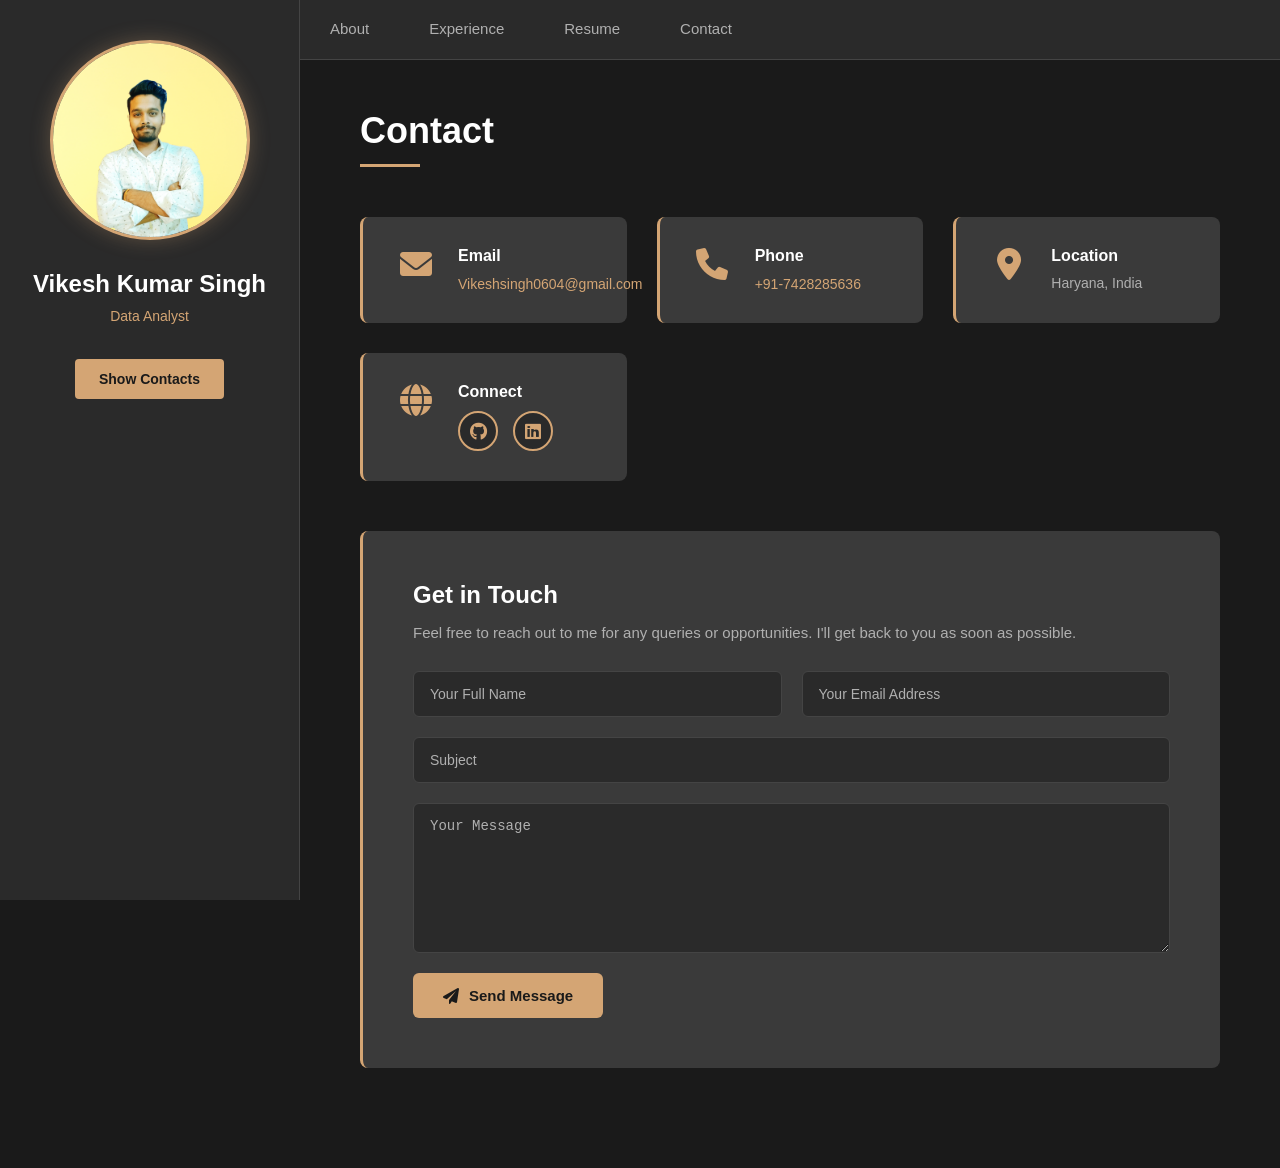
==== contact.html @ f9ff1b4a "testing complted" ====
<!DOCTYPE html>
<html lang="en">
<head>
    <meta charset="UTF-8">
    <meta name="viewport" content="width=device-width, initial-scale=1.0">
    <title>Contact - Vikesh Kumar Singh</title>
    <link rel="stylesheet" href="css/styles.css">
    <link rel="stylesheet" href="css/contact.css">
    <link rel="stylesheet" href="https://cdnjs.cloudflare.com/ajax/libs/font-awesome/6.0.0/css/all.min.css">
</head>
<body>
    <main class="main-container">
        <!-- Sidebar -->
        <aside class="sidebar">
            <div class="sidebar-content">
                <figure class="profile-img">
                    <img src="assets/images/profile.png" alt="Vikesh Kumar Singh">
                </figure>
                <div class="profile-info">
                    <h1>Vikesh Kumar Singh</h1>
                    <p>Data Analyst</p>
                </div>
                <button class="btn-contacts" id="showContactsBtn">Show Contacts</button>
                <div class="contacts-hidden" id="contactsBox">
                    <p><strong>Email:</strong> <a href="mailto:Vikeshsingh0604@gmail.com">Vikeshsingh0604@gmail.com</a></p>
                    <p><strong>Phone:</strong> <a href="tel:+917428285636">+91-7428285636</a></p>
                    <p><a href="https://github.com/vikeshsingh0604" target="_blank"><i class="fab fa-github"></i> GitHub</a></p>
                    <p><a href="https://www.linkedin.com/in/singhvikesh0604/" target="_blank"><i class="fab fa-linkedin"></i> LinkedIn</a></p>
                </div>
            </div>
        </aside>

        <!-- Main Content -->
        <div class="main-content">
            <!-- Navigation -->
            <nav class="navbar">
                <ul class="nav-list">
                    <li><a href="index.html" class="nav-link">About</a></li>
                    <li><a href="index.html" class="nav-link">Experience</a></li>
                    <li><a href="index.html" class="nav-link">Resume</a></li>
                    <li><a href="contact.html" class="nav-link active">Contact</a></li>
                </ul>
            </nav>

            <!-- Contact Section -->
            <article class="content-section active">
                <h2>Contact</h2>
                
                <!-- Contact Info -->
                <div class="contact-info-section">
                    <div class="info-card">
                        <div class="info-icon">
                            <i class="fas fa-envelope"></i>
                        </div>
                        <div class="info-content">
                            <h4>Email</h4>
                            <a href="mailto:Vikeshsingh0604@gmail.com">Vikeshsingh0604@gmail.com</a>
                        </div>
                    </div>

                    <div class="info-card">
                        <div class="info-icon">
                            <i class="fas fa-phone"></i>
                        </div>
                        <div class="info-content">
                            <h4>Phone</h4>
                            <a href="tel:+917428285636">+91-7428285636</a>
                        </div>
                    </div>

                    <div class="info-card">
                        <div class="info-icon">
                            <i class="fas fa-map-marker-alt"></i>
                        </div>
                        <div class="info-content">
                            <h4>Location</h4>
                            <p>Haryana, India</p>
                        </div>
                    </div>

                    <div class="info-card">
                        <div class="info-icon">
                            <i class="fas fa-globe"></i>
                        </div>
                        <div class="info-content">
                            <h4>Connect</h4>
                            <div class="social-links">
                                <a href="https://github.com/vikeshsingh0604" target="_blank" title="GitHub"><i class="fab fa-github"></i></a>
                                <a href="https://www.linkedin.com/in/singhvikesh0604/" target="_blank" title="LinkedIn"><i class="fab fa-linkedin"></i></a>
                            </div>
                        </div>
                    </div>
                </div>

                <!-- Contact Form -->
                <div class="contact-form-section">
                    <h3>Get in Touch</h3>
                    <p>Feel free to reach out to me for any queries or opportunities. I'll get back to you as soon as possible.</p>
                    

                <form id="contactForm" class="contact-form" action="https://formsubmit.co/vikeshsingh0604@gmail.com" method="POST">
                   
                    <!-- 1. Wapas portfolio par aane ke liye Redirect URL -->
                    <input type="hidden" name="_next" value="https://vikeshsingh0604.github.io/Port_folio/index.html">
    
                    <!-- 2. Captcha verification hatane ke liye (Optional par smooth experience ke liye best) -->
                    <input type="hidden" name="_captcha" value="false">

                    <div class="form-group">
                        <input type="text" name="name" placeholder="Your Full Name" required id="fullName">
                        <input type="email" name="email" placeholder="Your Email Address" required id="email">
                    </div>

                    <div class="form-group">
                        <input type="text" name="subject" placeholder="Subject" required id="subject">
                    </div>

                    <div class="form-group">
                        <textarea name="message" placeholder="Your Message" rows="6" required id="message"></textarea>
                    </div>

                    <button type="submit" class="btn-submit">
                        <i class="fas fa-paper-plane"></i> Send Message
                    </button>
                </form>

                    <!-- <form id="contactForm" class="contact-form">
                        <div class="form-group">
                            <input type="text" placeholder="Your Full Name" required id="fullName">
                            <input type="email" placeholder="Your Email Address" required id="email">
                        </div>

                        <div class="form-group">
                            <input type="text" placeholder="Subject" required id="subject">
                        </div>

                        <div class="form-group">
                            <textarea placeholder="Your Message" rows="6" required id="message"></textarea>
                        </div>

                        <button type="submit" class="btn-submit">
                            <i class="fas fa-paper-plane"></i> Send Message
                        </button>
                    </form> -->

                    <div id="formMessage" class="form-message"></div>
                </div>
            </article>
        </div>
    </main>

    <script src="js/script.js"></script>
    <script src="js/contact.js"></script>
</body>
</html>
---- css/styles.css ----
/* Root Variables */
:root {
    --primary-bg: #1a1a1a;
    --secondary-bg: #2a2a2a;
    --tertiary-bg: #3a3a3a;
    --accent-gold: #d4a574;
    --accent-gold-light: #e8bfa0;
    --text-primary: #ffffff;
    --text-secondary: #b0b0b0;
    --border-color: #444;
    --transition: all 0.3s ease;
}

/* General Styles */
* {
    margin: 0;
    padding: 0;
    box-sizing: border-box;
}

body {
    font-family: 'Segoe UI', Tahoma, Geneva, Verdana, sans-serif;
    background-color: var(--primary-bg);
    color: var(--text-primary);
    overflow-x: hidden;
}

/* Main Container */
.main-container {
    display: flex;
    min-height: 100vh;
}

/* Sidebar */
.sidebar {
    width: 300px;
    background-color: var(--secondary-bg);
    padding: 40px 20px;
    position: sticky;
    top: 0;
    height: 100vh;
    overflow-y: auto;
    border-right: 1px solid var(--border-color);
}

.sidebar-content {
    text-align: center;
}

.profile-img {
    width: 200px;
    height: 200px;
    margin: 0 auto 30px;
    border-radius: 50%;
    overflow: hidden;
    border: 3px solid var(--accent-gold);
    box-shadow: 0 0 20px rgba(212, 165, 116, 0.3);
}

.profile-img img {
    width: 100%;
    height: 100%;
    object-fit: cover;
}

.profile-info h1 {
    font-size: 24px;
    margin-bottom: 10px;
    color: var(--text-primary);
}

.profile-info p {
    color: var(--accent-gold);
    font-size: 14px;
    margin: 5px 0;
}

/* Buttons */
.btn-contacts {
    background-color: var(--accent-gold);
    color: #1a1a1a;
    border: none;
    padding: 12px 24px;
    margin: 30px 0 20px;
    border-radius: 4px;
    cursor: pointer;
    font-weight: 600;
    font-size: 14px;
    transition: var(--transition);
}

.btn-contacts:hover {
    background-color: var(--accent-gold-light);
    transform: translateY(-2px);
    box-shadow: 0 5px 15px rgba(212, 165, 116, 0.3);
}

.contacts-hidden {
    display: none;
    background-color: var(--tertiary-bg);
    padding: 20px;
    border-radius: 8px;
    margin-top: 20px;
    border-left: 3px solid var(--accent-gold);
}

.contacts-hidden.show {
    display: block;
    animation: slideDown 0.3s ease;
}

.contacts-hidden p {
    margin: 12px 0;
    font-size: 13px;
    line-height: 1.6;
}

.contacts-hidden a {
    color: var(--accent-gold);
    text-decoration: none;
    transition: var(--transition);
}

.contacts-hidden a:hover {
    color: var(--accent-gold-light);
    text-decoration: underline;
}

/* Main Content */
.main-content {
    flex: 1;
    padding: 0;
}

/* Navbar */
.navbar {
    background-color: var(--secondary-bg);
    padding: 0;
    border-bottom: 1px solid var(--border-color);
    position: sticky;
    top: 0;
    z-index: 100;
}

.nav-list {
    list-style: none;
    display: flex;
    flex-wrap: wrap;
}

.nav-btn,
.nav-link {
    background: none;
    border: none;
    color: var(--text-secondary);
    padding: 20px 30px;
    cursor: pointer;
    font-size: 15px;
    transition: var(--transition);
    border-bottom: 2px solid transparent;
    text-decoration: none;
    display: block;
}

.nav-btn:hover,
.nav-link:hover {
    color: var(--accent-gold);
    border-bottom-color: var(--accent-gold);
}

.nav-btn.active {
    color: var(--accent-gold);
    border-bottom-color: var(--accent-gold);
}

/* Content Sections */
.content-section {
    display: none;
    padding: 50px 60px;
    animation: fadeIn 0.5s ease;
}

.content-section.active {
    display: block;
}

.content-section h2 {
    font-size: 36px;
    margin-bottom: 40px;
    color: var(--text-primary);
    position: relative;
    padding-bottom: 15px;
}

.content-section h2::after {
    content: '';
    position: absolute;
    bottom: 0;
    left: 0;
    width: 60px;
    height: 3px;
    background-color: var(--accent-gold);
}

/* Section Content */
.section-content {
    margin-bottom: 50px;
}

.section-content p {
    font-size: 15px;
    line-height: 1.8;
    color: var(--text-secondary);
    margin-bottom: 20px;
}

/* What I'm Doing Section */
.what-doing {
    margin: 60px 0;
}

.what-doing h3 {
    font-size: 24px;
    margin-bottom: 30px;
    color: var(--text-primary);
}

.skills-grid {
    list-style: none;
    display: grid;
    grid-template-columns: repeat(auto-fit, minmax(250px, 1fr));
    gap: 30px;
}

.skill-card {
    background-color: var(--tertiary-bg);
    padding: 30px;
    border-radius: 8px;
    border-left: 3px solid var(--accent-gold);
    transition: var(--transition);
    cursor: pointer;
    display: flex;
    gap: 20px;
}

.skill-card:hover {
    transform: translateY(-5px);
    background-color: rgba(212, 165, 116, 0.1);
    box-shadow: 0 10px 30px rgba(212, 165, 116, 0.2);
}

.skill-icon {
    font-size: 32px;
    color: var(--accent-gold);
    min-width: 50px;
    text-align: center;
}

.skill-info h4 {
    font-size: 16px;
    margin-bottom: 10px;
    color: var(--text-primary);
}

.skill-info p {
    font-size: 13px;
    line-height: 1.6;
    color: var(--text-secondary);
}

/* Education Section */
.education-section {
    margin: 60px 0;
}

.education-section h3 {
    font-size: 24px;
    margin-bottom: 30px;
    color: var(--text-primary);
}

.education-list {
    list-style: none;
}

.education-item {
    display: flex;
    gap: 20px;
    margin-bottom: 30px;
    padding: 20px;
    background-color: var(--tertiary-bg);
    border-radius: 8px;
    border-left: 3px solid var(--accent-gold);
}

.edu-icon {
    font-size: 28px;
    color: var(--accent-gold);
    min-width: 40px;
}

.edu-info h4 {
    font-size: 16px;
    margin-bottom: 8px;
    color: var(--text-primary);
}

.edu-info p {
    font-size: 13px;
    color: var(--text-secondary);
    margin: 4px 0;
}

/* Skills Section */
.skills-section {
    margin: 60px 0;
}

.skills-section h3 {
    font-size: 24px;
    margin-bottom: 30px;
    color: var(--text-primary);
}

.skills-list {
    display: flex;
    flex-wrap: wrap;
    gap: 15px;
}

.skill-tag {
    background-color: var(--tertiary-bg);
    color: var(--accent-gold);
    padding: 10px 16px;
    border-radius: 20px;
    font-size: 13px;
    border: 1px solid var(--accent-gold);
    transition: var(--transition);
    cursor: pointer;
}

.skill-tag:hover {
    background-color: var(--accent-gold);
    color: var(--primary-bg);
}

/* Experience Section */
.experience-content {
    margin: 30px 0;
}

.experience-list {
    list-style: none;
}

.experience-item {
    background-color: var(--tertiary-bg);
    padding: 30px;
    margin-bottom: 30px;
    border-radius: 8px;
    border-left: 3px solid var(--accent-gold);
}

.experience-header h4 {
    font-size: 20px;
    margin-bottom: 10px;
    color: var(--text-primary);
}

.experience-header p {
    color: var(--accent-gold);
    font-size: 14px;
    margin: 5px 0;
}

.experience-details {
    margin-top: 20px;
}

.experience-details p {
    color: var(--text-secondary);
    font-size: 14px;
    margin-bottom: 15px;
}

.experience-details ul {
    list-style: none;
    padding-left: 0;
}

.experience-details li {
    color: var(--text-secondary);
    font-size: 14px;
    line-height: 1.8;
    margin: 10px 0 10px 20px;
    position: relative;
    padding-left: 15px;
}

.experience-details li::before {
    content: '▪';
    position: absolute;
    left: 0;
    color: var(--accent-gold);
}

/* Tools Section */
.tools-section {
    margin: 60px 0;
}

.tools-section h3 {
    font-size: 24px;
    margin-bottom: 30px;
    color: var(--text-primary);
}

.tools-grid {
    display: grid;
    grid-template-columns: repeat(auto-fit, minmax(220px, 1fr));
    gap: 20px;
}

.tool-item {
    background-color: var(--tertiary-bg);
    padding: 20px;
    border-radius: 8px;
    border-left: 3px solid var(--accent-gold);
}

.tool-item h5 {
    color: var(--accent-gold);
    margin-bottom: 10px;
    font-size: 14px;
    font-weight: 600;
}

.tool-item p {
    color: var(--text-secondary);
    font-size: 13px;
    line-height: 1.6;
}

/* Resume Section */
.resume-content {
    margin: 30px 0;
}

.resume-section {
    margin-bottom: 40px;
}

.resume-section h3 {
    font-size: 18px;
    margin-bottom: 20px;
    color: var(--accent-gold);
    border-bottom: 2px solid var(--tertiary-bg);
    padding-bottom: 10px;
}

.resume-section p {
    color: var(--text-secondary);
    font-size: 14px;
    line-height: 1.8;
    margin-bottom: 10px;
}

.resume-list {
    list-style: none;
}

.resume-list li {
    background-color: var(--tertiary-bg);
    padding: 20px;
    margin-bottom: 15px;
    border-radius: 6px;
    border-left: 3px solid var(--accent-gold);
}

.resume-list li strong {
    color: var(--text-primary);
    font-size: 15px;
}

.resume-list li p {
    color: var(--text-secondary);
    font-size: 13px;
    margin-top: 5px;
}

.resume-list li ul {
    list-style: none;
    margin-left: 0;
}

.resume-list li ul li {
    background: none;
    padding: 5px 0;
    border: none;
    margin-bottom: 8px;
}

.resume-list li ul li::before {
    content: '→ ';
    color: var(--accent-gold);
    margin-right: 8px;
}

.resume-download {
    margin-top: 40px;
    text-align: center;
}

.btn-download {
    display: inline-block;
    background-color: var(--accent-gold);
    color: #1a1a1a;
    padding: 14px 30px;
    border-radius: 6px;
    text-decoration: none;
    font-weight: 600;
    transition: var(--transition);
    cursor: pointer;
    gap: 10px;
}

.btn-download:hover {
    background-color: var(--accent-gold-light);
    transform: translateY(-2px);
    box-shadow: 0 5px 15px rgba(212, 165, 116, 0.3);
}

.btn-download i {
    margin-right: 8px;
}

/* Animations */
@keyframes fadeIn {
    from {
        opacity: 0;
        transform: translateY(10px);
    }
    to {
        opacity: 1;
        transform: translateY(0);
    }
}

@keyframes slideDown {
    from {
        opacity: 0;
        max-height: 0;
    }
    to {
        opacity: 1;
        max-height: 500px;
    }
}

/* Responsive Design */
@media (max-width: 1024px) {
    .main-container {
        flex-direction: column;
    }

    .sidebar {
        width: 100%;
        height: auto;
        padding: 30px 20px;
        border-right: none;
        border-bottom: 1px solid var(--border-color);
        position: relative;
        top: auto;
    }

    .profile-img {
        width: 150px;
        height: 150px;
    }

    .content-section {
        padding: 40px 30px;
    }

    .nav-list {
        justify-content: center;
    }

    .nav-btn,
    .nav-link {
        padding: 15px 20px;
    }
}

@media (max-width: 768px) {
    .content-section {
        padding: 30px 20px;
    }

    .content-section h2 {
        font-size: 28px;
    }

    .skills-grid {
        grid-template-columns: 1fr;
    }

    .tools-grid {
        grid-template-columns: 1fr;
    }

    .nav-list {
        flex-wrap: wrap;
    }
}

/* Embedded Resume Viewer Styles */
.resume-viewer {
    width: 100%;
    height: 80vh; 
    min-height: 600px;
    margin-top: 20px;
    background-color: var(--tertiary-bg);
    border-radius: 8px;
    padding: 10px;
    border-left: 3px solid var(--accent-gold);
}

.resume-viewer iframe {
    width: 100%;
    height: 100%;
    border: none;
    border-radius: 4px;
    background-color: #ffffff; 
}
---- css/contact.css ----
/* Contact Page Styles */

/* Contact Info Section */
.contact-info-section {
    display: grid;
    grid-template-columns: repeat(auto-fit, minmax(250px, 1fr));
    gap: 30px;
    margin: 50px 0;
}

.info-card {
    background-color: var(--tertiary-bg);
    padding: 30px;
    border-radius: 8px;
    border-left: 3px solid var(--accent-gold);
    display: flex;
    gap: 20px;
    align-items: flex-start;
    transition: var(--transition);
}

.info-card:hover {
    transform: translateY(-5px);
    box-shadow: 0 10px 30px rgba(212, 165, 116, 0.2);
}

.info-icon {
    font-size: 32px;
    color: var(--accent-gold);
    min-width: 45px;
    text-align: center;
}

.info-content h4 {
    font-size: 16px;
    margin-bottom: 10px;
    color: var(--text-primary);
}

.info-content a {
    color: var(--accent-gold);
    text-decoration: none;
    transition: var(--transition);
    font-size: 14px;
}

.info-content a:hover {
    color: var(--accent-gold-light);
    text-decoration: underline;
}

.info-content p {
    color: var(--text-secondary);
    font-size: 14px;
}

/* Social Links */
.social-links {
    display: flex;
    gap: 15px;
}

.social-links a {
    display: inline-flex;
    align-items: center;
    justify-content: center;
    width: 40px;
    height: 40px;
    background-color: var(--secondary-bg);
    border: 2px solid var(--accent-gold);
    border-radius: 50%;
    color: var(--accent-gold);
    font-size: 18px;
    transition: var(--transition);
}

.social-links a:hover {
    background-color: var(--accent-gold);
    color: var(--primary-bg);
    transform: translateY(-3px);
}

/* Contact Form Section */
.contact-form-section {
    background-color: var(--tertiary-bg);
    padding: 50px;
    border-radius: 8px;
    margin: 50px 0;
    border-left: 3px solid var(--accent-gold);
}

.contact-form-section h3 {
    font-size: 24px;
    margin-bottom: 15px;
    color: var(--text-primary);
}

.contact-form-section p {
    color: var(--text-secondary);
    margin-bottom: 30px;
    font-size: 15px;
}

/* Form Styles */
.contact-form {
    display: flex;
    flex-direction: column;
    gap: 20px;
}

.form-group {
    display: grid;
    grid-template-columns: repeat(auto-fit, minmax(250px, 1fr));
    gap: 20px;
}

.contact-form input,
.contact-form textarea {
    background-color: var(--secondary-bg);
    border: 1px solid var(--border-color);
    color: var(--text-primary);
    padding: 14px 16px;
    border-radius: 6px;
    font-family: inherit;
    font-size: 14px;
    transition: var(--transition);
}

.contact-form input::placeholder,
.contact-form textarea::placeholder {
    color: var(--text-secondary);
}

.contact-form input:focus,
.contact-form textarea:focus {
    outline: none;
    border-color: var(--accent-gold);
    box-shadow: 0 0 10px rgba(212, 165, 116, 0.2);
    background-color: rgba(212, 165, 116, 0.05);
}

.contact-form textarea {
    resize: vertical;
    min-height: 150px;
    font-family: 'Courier New', monospace;
}

/* Submit Button */
.btn-submit {
    background-color: var(--accent-gold);
    color: var(--primary-bg);
    border: none;
    padding: 14px 30px;
    border-radius: 6px;
    font-weight: 600;
    font-size: 15px;
    cursor: pointer;
    transition: var(--transition);
    display: inline-flex;
    align-items: center;
    justify-content: center;
    gap: 10px;
    width: fit-content;
}

.btn-submit:hover {
    background-color: var(--accent-gold-light);
    transform: translateY(-2px);
    box-shadow: 0 5px 15px rgba(212, 165, 116, 0.3);
}

.btn-submit:active {
    transform: translateY(0);
}

.btn-submit i {
    font-size: 16px;
}

/* Form Message */
.form-message {
    margin-top: 20px;
    padding: 16px;
    border-radius: 6px;
    font-weight: 500;
    display: none;
}

.form-message.success {
    background-color: rgba(76, 175, 80, 0.2);
    color: #4caf50;
    border: 1px solid #4caf50;
    display: block;
}

.form-message.error {
    background-color: rgba(244, 67, 54, 0.2);
    color: #f44336;
    border: 1px solid #f44336;
    display: block;
}

/* Responsive */
@media (max-width: 768px) {
    .contact-form-section {
        padding: 30px 20px;
    }

    .contact-info-section {
        grid-template-columns: 1fr;
        gap: 20px;
    }

    .form-group {
        grid-template-columns: 1fr;
    }
}
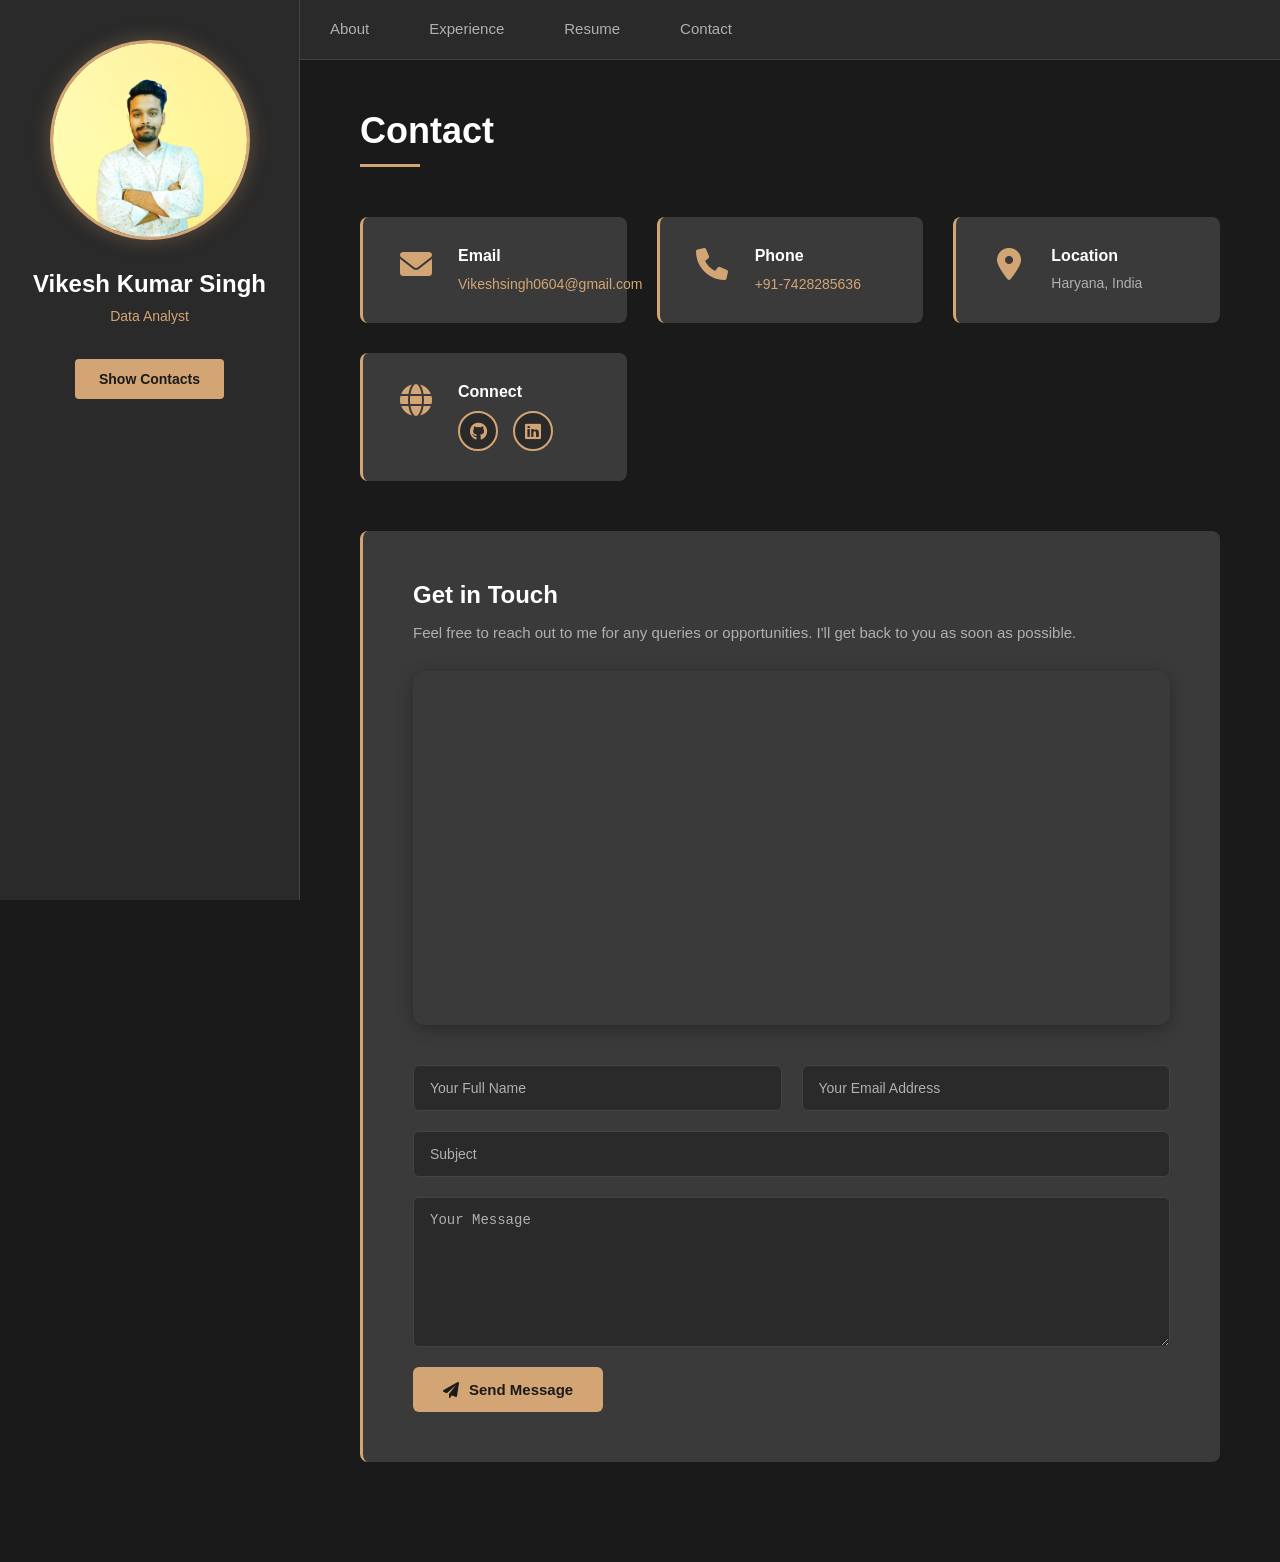
==== commit 00eedba4: "push" ====
--- a/contact.html
+++ b/contact.html
@@ -97,6 +97,17 @@
                     <h3>Get in Touch</h3>
                     <p>Feel free to reach out to me for any queries or opportunities. I'll get back to you as soon as possible.</p>
                     
+                <!-- Dark Theme Google Map Section -->
+                <div style="margin-bottom: 40px; border-radius: 12px; overflow: hidden; box-shadow: 0 4px 15px rgba(0,0,0,0.3);">
+                    <iframe 
+                        src="https://www.google.com/maps/embed?pb=!1m18!1m12!1m3!1d112173.04505370425!2d76.953179!3d28.4594965!2m3!1f0!2f0!3f0!3m2!1i1024!2i768!4f13.1!3m3!1m2!1s0x390d19d582e38859%3A0x2cf5fe8e5c64b1e!2sGurugram%2C%20Haryana!5e0!3m2!1sen!2sin" 
+                        width="100%" 
+                        height="350" 
+                        style="border:0; filter: invert(90%) hue-rotate(180deg) brightness(95%) contrast(85%); pointer-events: auto;" 
+                        allowfullscreen="" 
+                        loading="lazy">
+                    </iframe>
+                </div>
 
                 <form id="contactForm" class="contact-form" action="https://formsubmit.co/vikeshsingh0604@gmail.com" method="POST">
                    
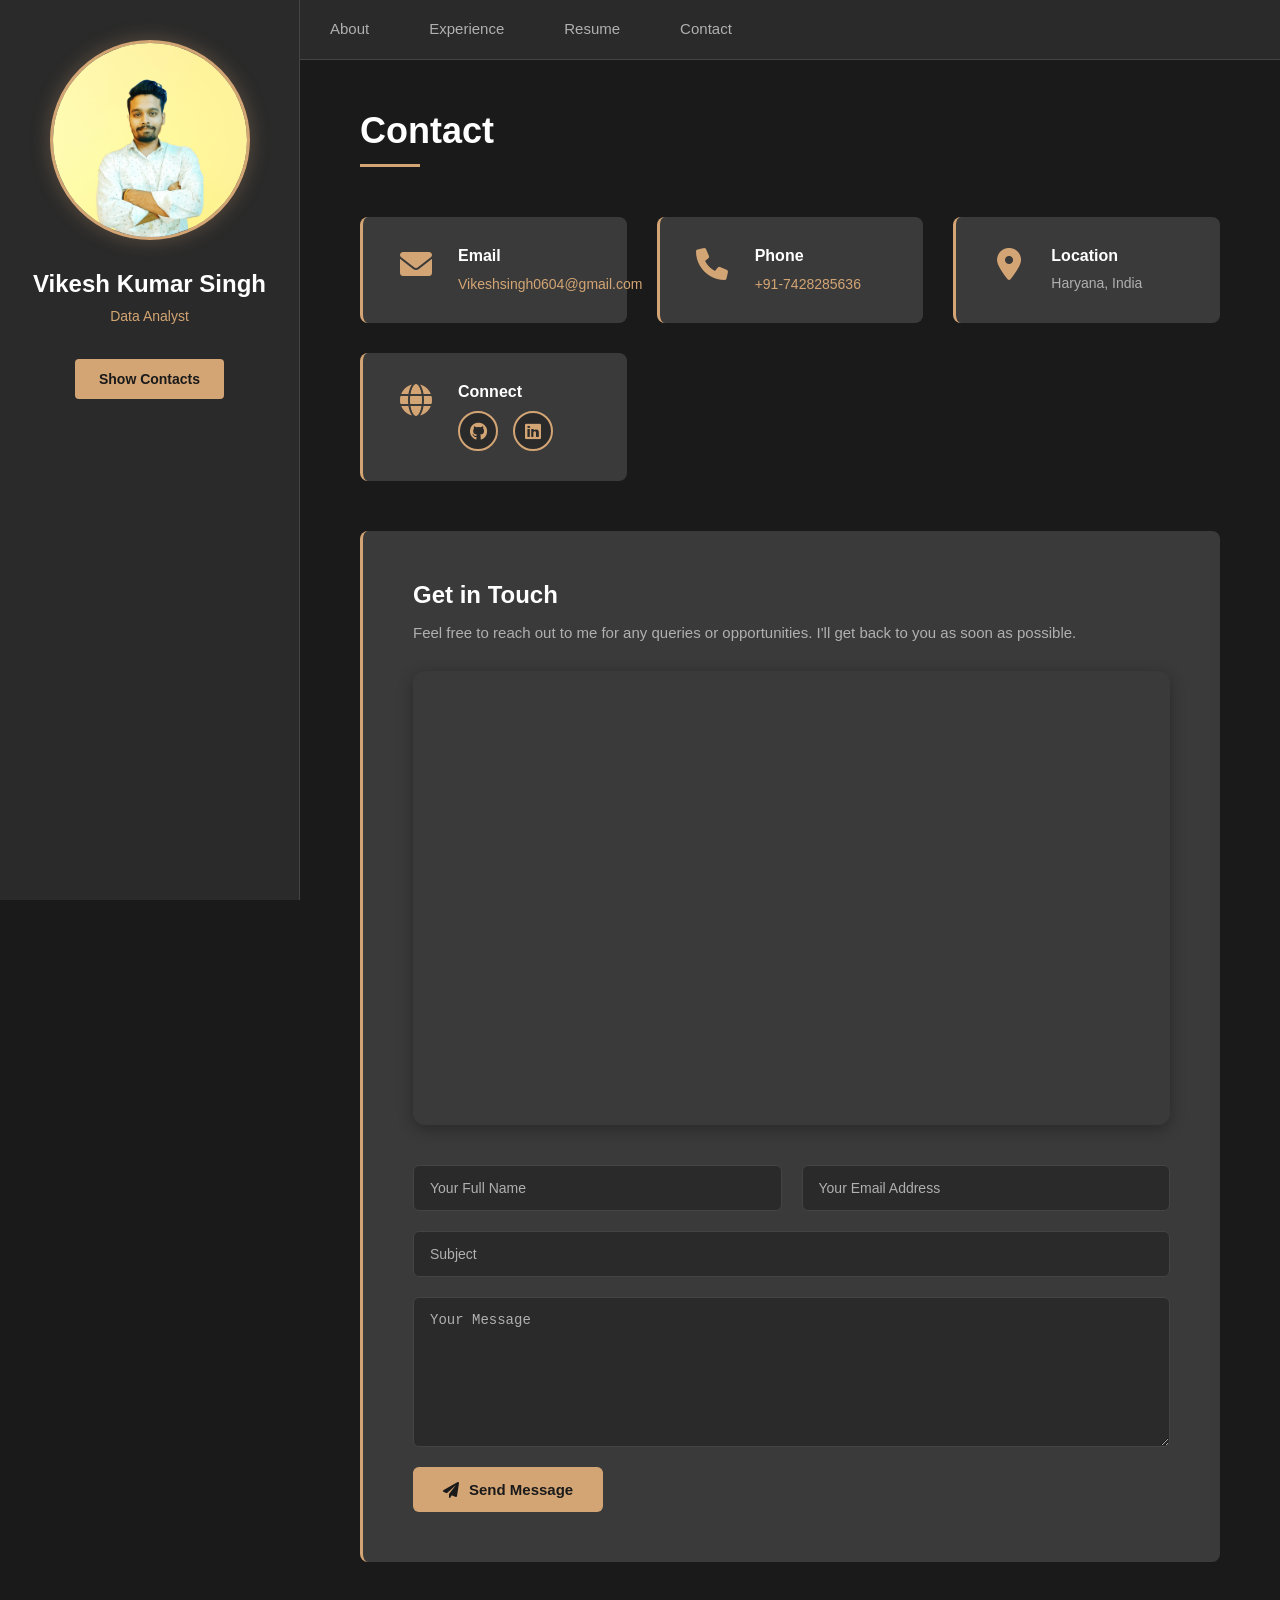
==== commit eca596f9: "Adjusted map zoom level" ====
--- a/contact.html
+++ b/contact.html
@@ -100,9 +100,9 @@
                 <!-- Dark Theme Google Map Section -->
                 <div style="margin-bottom: 40px; border-radius: 12px; overflow: hidden; box-shadow: 0 4px 15px rgba(0,0,0,0.3);">
                     <iframe 
-                        src="https://www.google.com/maps/embed?pb=!1m18!1m12!1m3!1d112173.04505370425!2d76.953179!3d28.4594965!2m3!1f0!2f0!3f0!3m2!1i1024!2i768!4f13.1!3m3!1m2!1s0x390d19d582e38859%3A0x2cf5fe8e5c64b1e!2sGurugram%2C%20Haryana!5e0!3m2!1sen!2sin" 
-                        width="100%" 
-                        height="350" 
+                        src="https://www.google.com/maps/embed?pb=!1m18!1m12!1m3!1d61107.58380747163!2d77.30535741963786!3d28.395314943328867!2m3!1f0!2f0!3f0!3m2!1i1024!2i768!4f13.1!3m3!1m2!1s0x390cdbefe2a1e2a7%3A0xcf972f4cae78baa!2s2583%2C%20Siwazi%20Nagar%2C%20Sector%2055%2C%20Faridabad%2C%20Haryana%20121015!5e0!3m2!1sen!2sin!4v1785087557306!5m2!1sen!2sin" 
+                        width="600%" 
+                        height="450" 
                         style="border:0; filter: invert(90%) hue-rotate(180deg) brightness(95%) contrast(85%); pointer-events: auto;" 
                         allowfullscreen="" 
                         loading="lazy">
